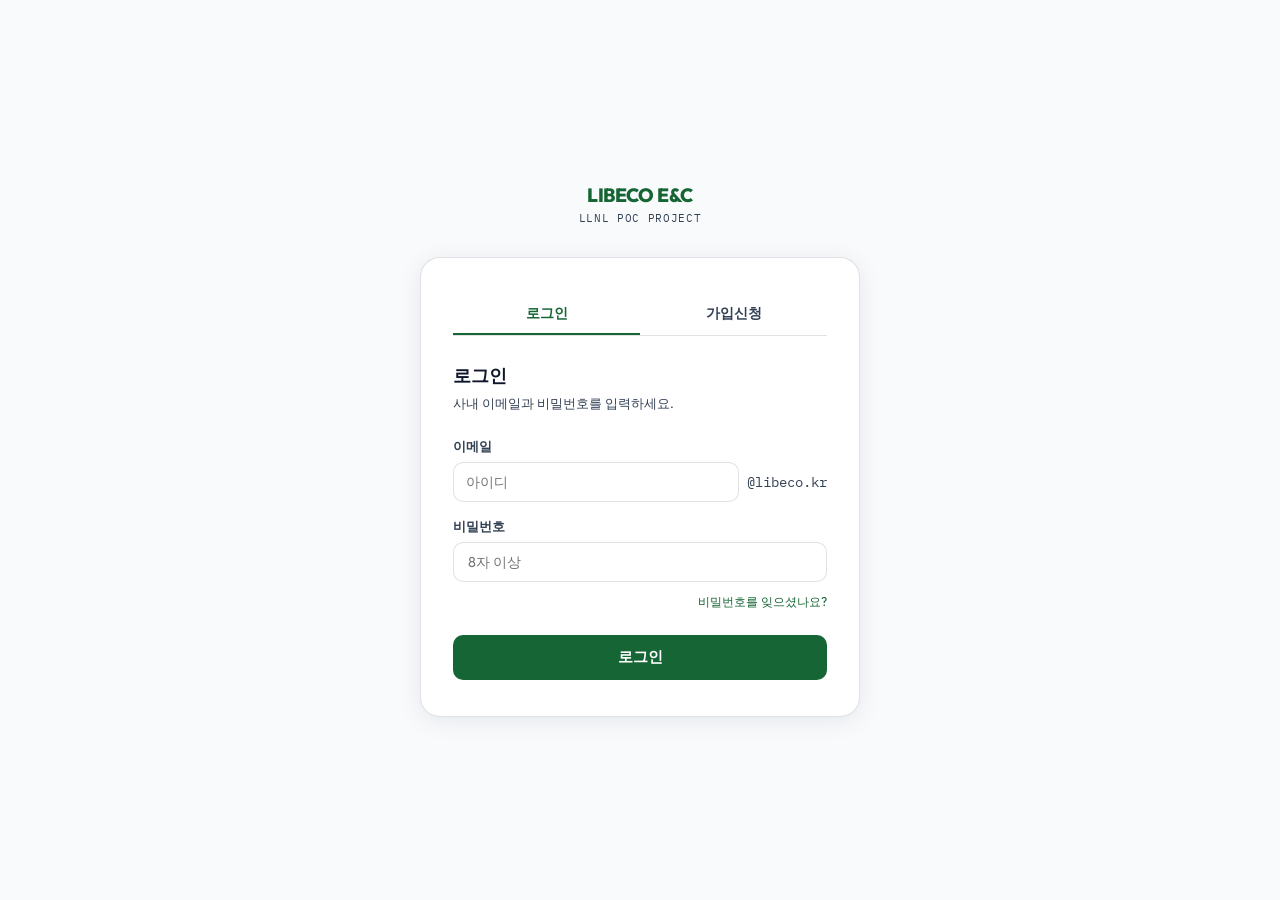
==== index.html @ 99a44c6d "Add files via upload" ====
<!DOCTYPE html>
<html lang="ko">
<head>
  <meta charset="UTF-8">
  <meta name="viewport" content="width=device-width, initial-scale=1.0">
  <title>LLNL POC PROJECT</title>
  <link rel="preconnect" href="https://fonts.googleapis.com">
  <link rel="preconnect" href="https://fonts.gstatic.com" crossorigin="">
  <link href="https://fonts.googleapis.com/css2?family=IBM+Plex+Mono:wght@400;500;600&family=Outfit:wght@400;500;600;700;800&display=swap" rel="stylesheet">
  <style>
    *,*::before,*::after{box-sizing:border-box;margin:0;padding:0}
    :root{
      --bg:#ffffff;
      --surface:#ffffff;
      --surface2:#f1f5f9;
      --border:rgba(15,23,42,.12);
      --text:#0f172a;
      --text2:#334155;
      --accent:#166534;
      --accent-strong:#14532d;
      --accent-wash:rgba(22,101,52,.12);
      --accent-wash2:rgba(22,101,52,.08);
      --glow:0 10px 26px rgba(15,23,42,.10);
      --hs:#16a34a;
      --font-heading:'Outfit',sans-serif;
      --font-mono:'IBM Plex Mono',monospace;
    }
    body{font-family:var(--font-heading);color:var(--text);background:var(--bg);min-height:100vh;line-height:1.6;font-weight:600}
    .container{max-width:1200px;margin:0 auto;padding:0 24px}

    /* ── Site top bar ── */
    .site-topbar{
      display:flex;align-items:center;justify-content:space-between;
      padding:0 24px;height:50px;
      background:#fff;
      border-bottom:1px solid rgba(15,23,42,.12);
      box-shadow:0 1px 4px rgba(0,0,0,.08);
      position:sticky;top:0;z-index:10;
    }
    .site-topbar-left{display:flex;align-items:center;gap:14px}
    .site-topbar-right{display:flex;align-items:center;gap:8px;flex-shrink:0}
    .topbar-badge{
      font-family:var(--font-mono);font-size:.68rem;font-weight:700;
      color:var(--text2);background:var(--surface2);
      border:1px solid var(--border);border-radius:6px;
      padding:3px 9px;letter-spacing:.04em;
    }
    @media(max-width:520px){
      .user-info{display:none !important}
      .topbar-badge{display:none !important}
      .site-topbar-left span:not(:first-child){display:none}
      .site-topbar{padding:0 14px}
    }

    /* ── Hero ── */
    .home-wrap{padding:0 0 72px}
    .home-hero{
      background:#0f172a;
      padding:32px 48px 30px;
      position:relative;overflow:hidden;
      margin-bottom:36px;
    }
    .home-hero::before{
      content:'';position:absolute;inset:0;
      background:radial-gradient(ellipse at 85% 40%,rgba(22,101,52,.40) 0%,transparent 60%),
                 radial-gradient(ellipse at 10% 80%,rgba(14,165,233,.18) 0%,transparent 50%);
    }
    .home-hero::after{
      content:'';position:absolute;bottom:-1px;left:0;right:0;height:40px;
      background:linear-gradient(to bottom,transparent,var(--bg));z-index:1;
    }
    .hero-inner{position:relative;z-index:2;max-width:680px}
    .hero-eyebrow{
      display:inline-flex;align-items:center;gap:7px;
      font-family:var(--font-mono);font-size:.7rem;font-weight:700;letter-spacing:.08em;
      color:#86efac;background:rgba(22,163,74,.15);border:1px solid rgba(22,163,74,.28);
      padding:4px 12px;border-radius:99px;margin-bottom:18px;
    }
    .hero-eyebrow::before{content:'';width:6px;height:6px;border-radius:50%;background:#22c55e;box-shadow:0 0 8px #22c55e;flex-shrink:0}
    .hero-title{font-size:clamp(1.3rem,2.2vw,1.8rem);font-weight:800;color:#f8fafc;letter-spacing:.06em;line-height:1.15;margin-bottom:8px}
    .hero-desc{font-size:.84rem;color:rgba(248,250,252,.5);line-height:1.5;letter-spacing:.01em}

    /* ── Section label ── */
    .svc-section{margin-bottom:8px}
    .svc-section-hdr{display:flex;align-items:center;gap:12px;margin-bottom:18px}
    .svc-section-label{font-family:var(--font-mono);font-size:.7rem;font-weight:800;color:var(--text2);letter-spacing:.1em;text-transform:uppercase;white-space:nowrap}
    .svc-section-line{flex:1;height:1px;background:var(--border)}

    /* ── Service grid: 3 columns ── */
    .svc-grid{
      display:grid;
      grid-template-columns:repeat(3,1fr);
      gap:14px;
    }
    @media(max-width:768px){.svc-grid{grid-template-columns:repeat(2,1fr)}}
    @media(max-width:480px){.svc-grid{grid-template-columns:1fr}}

    /* ── Service card ── */
    .svc-card{
      background:var(--surface);border:1px solid var(--border);
      border-radius:16px;padding:22px 22px 18px;
      display:flex;flex-direction:column;gap:10px;
      position:relative;overflow:hidden;
      min-height:180px;
      transition:transform .18s,border-color .18s,box-shadow .18s;
      text-decoration:none;color:inherit;
    }
    .svc-card.live{cursor:pointer}
    .svc-card.live:hover{
      transform:translateY(-4px);
      border-color:rgba(22,101,52,.35);
      box-shadow:0 10px 32px rgba(15,23,42,.11);
    }
    .svc-card.soon{background:rgba(248,250,252,.6);opacity:.5;cursor:default;pointer-events:none}
    .svc-card-head{display:flex;align-items:flex-start;justify-content:space-between;gap:8px}
    .svc-icon{width:42px;height:42px;border-radius:12px;display:flex;align-items:center;justify-content:center;font-size:1.2rem;flex-shrink:0}
    .svc-status{
      font-family:var(--font-mono);font-size:.63rem;font-weight:700;
      padding:3px 8px;border-radius:99px;letter-spacing:.04em;white-space:nowrap;margin-top:2px;
    }
    .status-live{background:rgba(22,163,74,.12);color:#15803d;border:1px solid rgba(22,163,74,.28)}
    .status-soon{background:rgba(148,163,184,.1);color:#94a3b8;border:1px solid rgba(148,163,184,.2)}
    .svc-title{font-size:1rem;font-weight:800;color:var(--text);letter-spacing:-.01em}
    .svc-desc{font-size:.81rem;color:var(--text2);line-height:1.55;flex:1}
    .svc-foot{
      margin-top:auto;padding-top:10px;border-top:1px solid var(--border);
      display:flex;align-items:center;justify-content:space-between;
      font-family:var(--font-mono);font-size:.64rem;color:var(--text2);
    }
    .svc-arr{
      position:absolute;bottom:18px;right:20px;
      font-size:1.1rem;color:var(--text2);opacity:.2;
      transition:opacity .18s,transform .18s;pointer-events:none;
    }
    .svc-card.live:hover .svc-arr{opacity:.75;transform:translateX(4px)}

    /* ── Site footer ── */
    .site-footer{
      margin-top:64px;padding:20px 0;
      border-top:1px solid var(--border);
      display:flex;align-items:center;justify-content:space-between;
      flex-wrap:wrap;gap:10px;
    }
    .footer-left{display:flex;align-items:center;gap:10px}
    .footer-copy{font-family:var(--font-mono);font-size:.68rem;color:var(--text2)}
    .footer-links{display:flex;gap:16px}
    .footer-link{font-family:var(--font-mono);font-size:.68rem;color:var(--text2);text-decoration:none}
    .footer-link:hover{color:var(--accent)}
    .user-info{font-family:var(--font-mono);font-size:.72rem;color:var(--text2)}
    .btn-logout{padding:5px 12px;border:1px solid var(--border);border-radius:7px;background:#fff;cursor:pointer;font-size:.75rem;font-weight:600;font-family:var(--font-heading);transition:background .12s}
    .btn-logout:hover{background:#fee2e2;border-color:#fca5a5;color:#dc2626}
    .user-panel{position:fixed;top:48px;right:12px;z-index:9999;width:200px;background:#fff;border:1px solid var(--border);border-radius:10px;box-shadow:0 8px 32px rgba(0,0,0,.15);padding:8px 0;display:none;flex-direction:column}
    .user-panel.open{display:flex}
    .user-panel-info{padding:8px 14px 6px}
    .user-panel-name{font-size:.82rem;font-weight:700;font-family:var(--font-heading)}
    .user-panel-sub{font-size:.68rem;color:var(--text2);margin-top:2px}
    .user-panel-sep{height:1px;background:var(--border);margin:6px 0}
    .user-panel-item{display:flex;align-items:center;width:100%;padding:7px 14px;background:none;border:none;cursor:pointer;font-size:.78rem;font-weight:600;font-family:var(--font-heading);color:var(--text);text-align:left;transition:background .1s}
    .user-panel-item:hover{background:var(--surface2)}
    .user-panel-logout{color:#dc2626}
    .user-panel-logout:hover{background:#fee2e2 !important}
  </style>
</head>
<body>
  <!-- User panel -->
  <div class="user-panel" id="userPanel">
    <div class="user-panel-info">
      <div class="user-panel-name" id="upanel-name">--</div>
      <div class="user-panel-sub" id="upanel-sub"></div>
    </div>
    <div class="user-panel-sep"></div>
    <button class="user-panel-item" onclick="closeUserPanel();openProfileEdit()">✏️ 회원정보 수정</button>
    <button class="user-panel-item user-panel-logout" onclick="logout()">로그아웃</button>
  </div>

<script>
  const SUPA_URL="https://ikfjpzdzrgsmhaobqnai.supabase.co";
  const SUPA_KEY="sb_publishable_fbbdwjCZCL9AFD-eUIs0bg_XwdlhxFN";
  const SESSION_MS = 7200000; // 2시간
  function getToken(){return localStorage.getItem("supa_token")||"";}
  function setToken(t){localStorage.setItem("supa_token",t);}

  function logout(){
    localStorage.removeItem("supa_token");
    localStorage.removeItem("supa_refresh");
    sessionStorage.removeItem("libeco_tab_active");
    location.href="login.html";
  }

  async function refreshSession(){
    const refresh=localStorage.getItem("supa_refresh");
    if(!refresh) return false;
    try{
      const res=await fetch(SUPA_URL+"/auth/v1/token?grant_type=refresh_token",{
        method:"POST",
        headers:{"apikey":SUPA_KEY,"Content-Type":"application/json"},
        body:JSON.stringify({refresh_token:refresh})
      });
      if(!res.ok) return false;
      const data=await res.json();
      if(data.access_token){
        localStorage.setItem("supa_token",data.access_token);
        if(data.refresh_token) localStorage.setItem("supa_refresh",data.refresh_token);
        return true;
      }
      return false;
    }catch(e){ return false; }
  }

  let _tick=null;

  async function extendSession(){
    await refreshSession(); // best-effort JWT refresh
    sessionStorage.setItem("libeco_tab_active",String(Date.now()+SESSION_MS));
    const b=document.getElementById("session-warn-banner");if(b)b.style.display="none";
    if(_tick) _tick();
  }

  function startSessionTimer(){
    function tick(){
      const exp=Number(sessionStorage.getItem("libeco_tab_active")||0);
      if(!exp||Date.now()>exp){logout();return;}
      const rem=exp-Date.now();
      const disp=document.getElementById("home-session-display");
      if(disp){
        const h=Math.floor(rem/3600000),m=Math.floor((rem%3600000)/60000);
        disp.textContent="⏱ "+(h>0?h+"h ":"")+m+"분";
        disp.style.color=rem<=600000?"#dc2626":"";
      }
      const banner=document.getElementById("session-warn-banner");
      if(!banner) return;
      if(rem<=600000){
        document.getElementById("session-remaining").textContent=Math.ceil(rem/60000)+"분";
        banner.style.display="flex";
      } else {
        banner.style.display="none";
      }
    }
    _tick=tick;
    setInterval(tick,30000);
    tick();
  }

  function closeUserPanel(){const p=document.getElementById("userPanel");if(p)p.classList.remove("open");}
  function openProfileEdit(){
    const u=window._authUser; if(!u) return;
    document.getElementById("prof-name").value=u.name||"";
    document.getElementById("prof-dept").value=u.department||"";
    document.getElementById("prof-pos").value=u.position||"";
    document.getElementById("prof-phone").value=u.phone||"";
    document.getElementById("profile-modal").style.display="flex";
  }
  function closeProfileEdit(){document.getElementById("profile-modal").style.display="none";}
  async function saveProfile(){
    const u=window._authUser; if(!u) return;
    const token=getToken();
    const updates={id:u.id,name:document.getElementById("prof-name").value.trim(),department:document.getElementById("prof-dept").value.trim(),position:document.getElementById("prof-pos").value.trim(),phone:document.getElementById("prof-phone").value.trim()};
    try{
      const r=await fetch(SUPA_URL+"/rest/v1/profiles",{method:"POST",headers:{"apikey":SUPA_KEY,"Authorization":"Bearer "+token,"Content-Type":"application/json","Prefer":"resolution=merge-duplicates,return=minimal"},body:JSON.stringify(updates)});
      if(!r.ok) throw new Error(await r.text());
      Object.assign(window._authUser,updates);
      const newName=updates.name||(u.email||"").split("@")[0];
      const newSub=[updates.department,updates.position].filter(Boolean).join(" · ");
      document.getElementById("user-name-display").textContent=newName;
      const upN=document.getElementById("upanel-name");const upS=document.getElementById("upanel-sub");
      if(upN)upN.textContent=newName;if(upS)upS.textContent=newSub;
      closeProfileEdit();
    }catch(e){alert("저장 실패: "+e.message);}
  }

  async function checkAuth(){
    const hash=window.location.hash;
    if(hash&&hash.includes("access_token")){
      const params=new URLSearchParams(hash.substring(1));
      const accessToken=params.get("access_token");
      const refreshToken=params.get("refresh_token");
      if(accessToken){
        setToken(accessToken);
        if(refreshToken) localStorage.setItem("supa_refresh",refreshToken);
        history.replaceState(null,"",location.pathname);
        sessionStorage.setItem("libeco_tab_active",String(Date.now()+SESSION_MS));
      }
    }
    const token=getToken();
    if(!token){location.href="login.html";return;}
    // 세션 확인 — 없으면 새로 발급, 만료됐으면 로그아웃
    const tabActive=sessionStorage.getItem("libeco_tab_active");
    if(!tabActive){
      sessionStorage.setItem("libeco_tab_active",String(Date.now()+SESSION_MS));
    } else if(Date.now()>Number(tabActive)){
      logout();return;
    }
    try{
      const res=await fetch(SUPA_URL+"/auth/v1/user",{headers:{"apikey":SUPA_KEY,"Authorization":"Bearer "+token}});
      if(!res.ok){logout();return;}
      const u=await res.json();
      const pr=await fetch(SUPA_URL+"/rest/v1/profiles?id=eq."+u.id+"&select=name,department,position,approved,phone,role",{headers:{"apikey":SUPA_KEY,"Authorization":"Bearer "+token}});
      const profiles=await pr.json();
      const isAdmin=(u.email==="yr@libeco.kr")||(profiles&&profiles[0]&&profiles[0].role==="admin");
      if(!isAdmin&&(!profiles||!profiles[0]||!profiles[0].approved)){location.href="login.html";return;}
      const p=profiles?.[0]||{};
      const displayName=p.name||(u.email||"").split("@")[0];
      const displaySub=[p.department,p.position].filter(Boolean).join(" · ");
      document.getElementById("user-name-display").textContent=displayName;
      const upN=document.getElementById("upanel-name");const upS=document.getElementById("upanel-sub");
      if(upN)upN.textContent=displayName;if(upS)upS.textContent=displaySub;
      window._authUser={id:u.id,email:u.email,...p};
      // 비관리자: 관리자 전용 카드 비활성화
      if(!isAdmin){
        ["card-purchase","card-equipment"].forEach(id=>{
          const pc=document.getElementById(id);
          if(pc){
            pc.removeAttribute("href");
            pc.classList.remove("live");
            pc.classList.add("soon");
            pc.querySelector(".svc-status").textContent="비공개";
            pc.querySelector(".svc-status").className="svc-status";
            pc.querySelector(".svc-status").style.cssText="background:rgba(100,116,139,.12);color:#64748b;border:1px solid rgba(100,116,139,.28)";
            const arr=pc.querySelector(".svc-arr");
            if(arr) arr.remove();
          }
        });
      }
      startSessionTimer();
      const userBtn=document.getElementById("home-user-btn");
      if(userBtn) userBtn.addEventListener("click",e=>{
        e.stopPropagation();
        document.getElementById("userPanel").classList.toggle("open");
      });
      document.addEventListener("click",()=>{ document.getElementById("userPanel").classList.remove("open"); });
      document.getElementById("userPanel").addEventListener("click",e=>e.stopPropagation());
      const extBtn=document.getElementById("home-extend-btn");
      if(extBtn) extBtn.addEventListener("click",extendSession);
    }catch(e){logout();}
  }

  checkAuth();
</script>
  <div class="home-wrap">

    <!-- ── Top bar ── -->
    <div class="site-topbar">
      <div class="site-topbar-left">
        <span style="color:#16a34a;font-weight:800;font-size:.95rem;letter-spacing:-.02em;font-family:inherit">LIBECO E&amp;C</span>
      </div>
      <div class="site-topbar-right">
        <span class="topbar-badge">LLNL POC</span>
        <span class="user-info" id="user-name-display"></span>
        <button class="btn-logout" id="home-user-btn" title="계정 정보" style="padding:5px 10px">👤</button>
        <span id="home-session-display" style="font-family:'IBM Plex Mono',monospace;font-size:.68rem;color:var(--text2);padding:0 4px">⏱ --</span>
        <button class="btn-logout" id="home-extend-btn">연장하기</button>
      </div>
    </div>

    <!-- ── Hero ── -->
    <div class="home-hero">
      <div class="hero-inner">
        <div class="hero-eyebrow">LIVE PROJECT</div>
        <div class="hero-title">LLNL POC Project</div>
        <div class="hero-desc">과냉각 액체수소 연료시스템 검증</div>
      </div>
    </div>

    <div class="container">
      <!-- ── Contents grid ── -->
      <div class="svc-section">
        <div class="svc-section-hdr">
          <span class="svc-section-label">콘텐츠</span>
          <div class="svc-section-line"></div>
        </div>
        <!-- 3x2 grid: row1: 구성도 / 시험장비 / 구매리스트 -->
        <!--            row2: 입고관리 / 시험절차서 / 기타공유사항 -->
        <div class="svc-grid" role="navigation">

          <!-- 1행-1: 구성도 (LIVE) -->
          <a class="svc-card live" href="diagram.html" aria-label="구성도 열기">
            <div class="svc-card-head">
              <div class="svc-icon" style="background:rgba(14,165,233,.1)">📐</div>
              <span class="svc-status status-live">LIVE</span>
            </div>
            <div class="svc-title">구성도</div>
            <div class="svc-desc">시스템 P&amp;ID</div>
            <div class="svc-foot"><span>Updated 2026.04.08</span><span style="color:#0ea5e9;font-weight:700">SCHEMATIC</span></div>
            <span class="svc-arr">→</span>
          </a>

          <!-- 1행-2: 시험장비 (LIVE, admin only) -->
          <a id="card-equipment" class="svc-card live" href="equipment.html" aria-label="시험장비 열기">
            <div class="svc-card-head">
              <div class="svc-icon" style="background:rgba(22,101,52,.1)">🔬</div>
              <span class="svc-status status-live">LIVE</span>
            </div>
            <div class="svc-title">시험장비</div>
            <div class="svc-desc">계측/제어 장비 목록</div>
            <div class="svc-foot"><span>Updated 2026.04.20</span><span style="color:var(--accent);font-weight:700">EQUIPMENT</span></div>
            <span class="svc-arr">→</span>
          </a>

          <!-- 1행-3: 구매리스트 (LIVE) -->
          <a id="card-purchase" class="svc-card live" href="purchase.html" aria-label="구매리스트 열기">
            <div class="svc-card-head">
              <div class="svc-icon" style="background:rgba(22,101,52,.1)">📋</div>
              <span class="svc-status status-live">LIVE</span>
            </div>
            <div class="svc-title">구매리스트</div>
            <div class="svc-desc">구매 필요내역</div>
            <div class="svc-foot"><span>Updated 2026.04.08</span><span style="color:var(--accent);font-weight:700">PURCHASE</span></div>
            <span class="svc-arr">→</span>
          </a>

          <!-- 2행-1: 입고관리 (LIVE) -->
          <a class="svc-card live" href="incoming.html" aria-label="입고관리 열기">
            <div class="svc-card-head">
              <div class="svc-icon" style="background:rgba(168,85,247,.1)">📦</div>
              <span class="svc-status status-live">LIVE</span>
            </div>
            <div class="svc-title">입고관리</div>
            <div class="svc-desc">장비 일정관리</div>
            <div class="svc-foot"><span>Updated 2026.04.08</span><span style="color:#a855f7;font-weight:700">INCOMING</span></div>
            <span class="svc-arr">→</span>
          </a>

          <!-- 2행-2: 시험절차서 (준비중) -->
          <div class="svc-card soon">
            <div class="svc-card-head">
              <div class="svc-icon" style="background:rgba(148,163,184,.1)">📖</div>
              <span class="svc-status status-soon">SOON</span>
            </div>
            <div class="svc-title">시험절차서</div>
            <div class="svc-desc">시험 단계별 절차 문서</div>
            <div class="svc-foot"><span>—</span><span>PROCEDURE</span></div>
          </div>

          <!-- 2행-3: 기타공유사항 (준비중) -->
          <div class="svc-card soon">
            <div class="svc-card-head">
              <div class="svc-icon" style="background:rgba(148,163,184,.1)">💬</div>
              <span class="svc-status status-soon">SOON</span>
            </div>
            <div class="svc-title">기타 공유사항</div>
            <div class="svc-desc">팀 공지 및 공유 자료</div>
            <div class="svc-foot"><span>—</span><span>SHARED</span></div>
          </div>

        </div>
      </div>

      <!-- ── Footer ── -->
      <footer class="site-footer">
        <div class="footer-left">
          <span style="color:#16a34a;font-weight:800;font-size:.85rem;letter-spacing:-.02em;font-family:inherit;opacity:.6">LIBECO E&amp;C</span>
          <span class="footer-copy">© 2026 LIBECO E&amp;C · All Rights Reserved</span>
        </div>
        <div class="footer-links"></div>
      </footer>
    </div>
  </div>

  <!-- 세션 만료 경고 배너 -->
  <div id="session-warn-banner" style="display:none;position:fixed;bottom:20px;right:20px;z-index:9000;background:#0f172a;color:#fff;border-radius:12px;padding:12px 16px;gap:10px;font-size:.84rem;box-shadow:0 4px 24px rgba(0,0,0,.3);align-items:center">
    ⏰ 세션이 <strong id="session-remaining">--</strong> 후 만료됩니다&nbsp;
    <button onclick="extendSession()" style="background:#16a34a;color:#fff;border:none;border-radius:6px;padding:5px 12px;cursor:pointer;font-size:.8rem;font-weight:700">연장하기</button>
    <button onclick="logout()" style="background:#dc2626;color:#fff;border:none;border-radius:6px;padding:5px 12px;cursor:pointer;font-size:.8rem;font-weight:700">로그아웃</button>
  </div>

  <!-- 회원정보 수정 모달 -->
  <div id="profile-modal" style="display:none;position:fixed;inset:0;background:rgba(0,0,0,.45);z-index:9999;align-items:center;justify-content:center">
    <div style="background:#fff;border-radius:14px;padding:24px 28px;width:340px;max-width:90vw;box-shadow:0 8px 40px rgba(0,0,0,.22)">
      <div style="font-weight:800;font-size:1.05rem;margin-bottom:18px;font-family:'Outfit',sans-serif">회원정보 수정</div>
      <div style="display:grid;gap:10px;font-size:.85rem">
        <label style="display:flex;flex-direction:column;gap:4px;color:#334155;font-weight:600">이름
          <input id="prof-name" type="text" style="border:1px solid #cbd5e1;border-radius:7px;padding:7px 10px;font-size:.88rem;outline:none">
        </label>
        <label style="display:flex;flex-direction:column;gap:4px;color:#334155;font-weight:600">부서
          <input id="prof-dept" type="text" style="border:1px solid #cbd5e1;border-radius:7px;padding:7px 10px;font-size:.88rem;outline:none">
        </label>
        <label style="display:flex;flex-direction:column;gap:4px;color:#334155;font-weight:600">직급
          <input id="prof-pos" type="text" style="border:1px solid #cbd5e1;border-radius:7px;padding:7px 10px;font-size:.88rem;outline:none">
        </label>
        <label style="display:flex;flex-direction:column;gap:4px;color:#334155;font-weight:600">연락처
          <input id="prof-phone" type="text" style="border:1px solid #cbd5e1;border-radius:7px;padding:7px 10px;font-size:.88rem;outline:none">
        </label>
      </div>
      <div style="display:flex;justify-content:flex-end;gap:8px;margin-top:18px">
        <button onclick="closeProfileEdit()" style="padding:7px 16px;border:1px solid #cbd5e1;border-radius:7px;background:#fff;cursor:pointer;font-size:.84rem">취소</button>
        <button onclick="saveProfile()" style="padding:7px 16px;background:#166534;color:#fff;border:none;border-radius:7px;cursor:pointer;font-size:.84rem;font-weight:700">저장</button>
      </div>
    </div>
  </div>
</body>
</html>
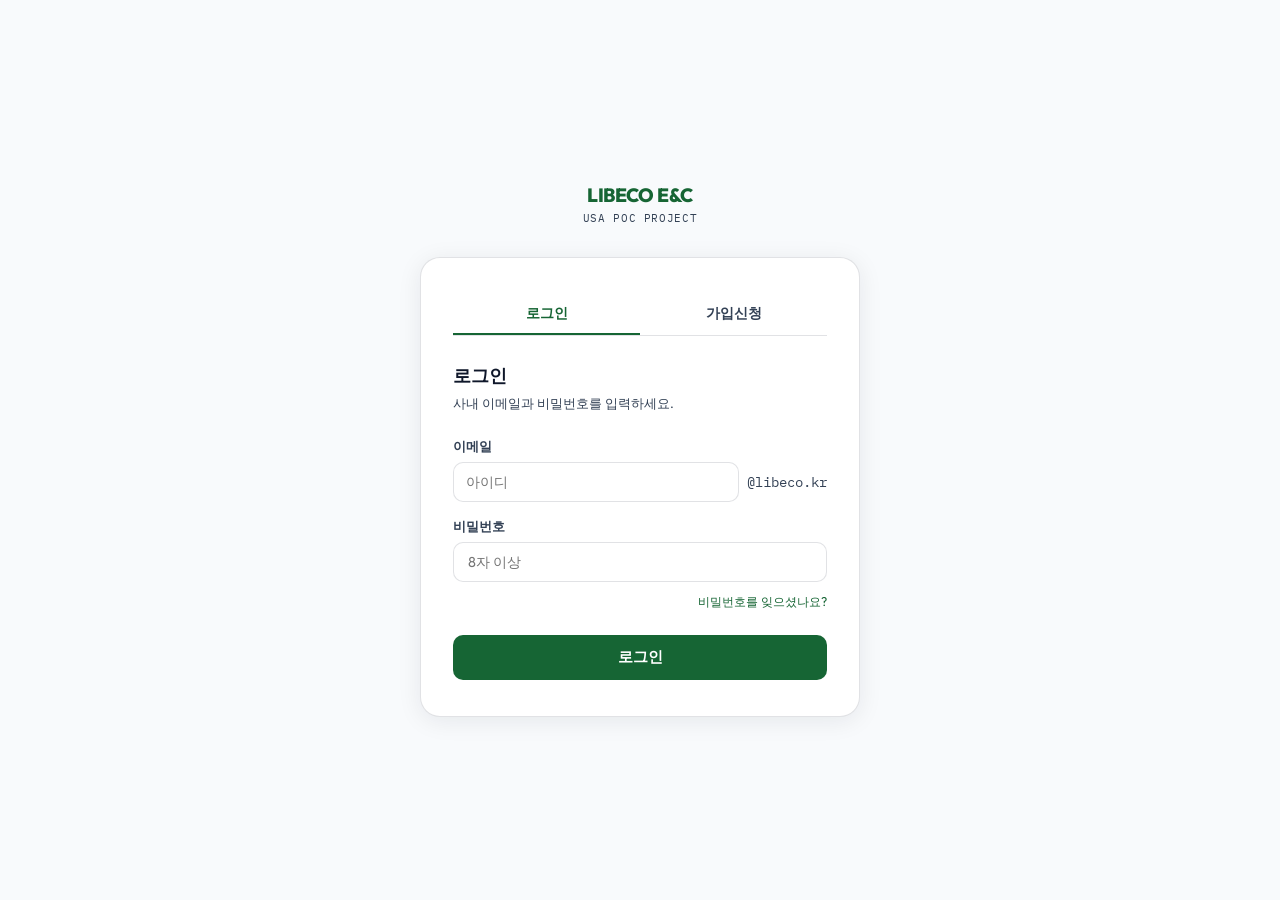
==== commit 8417d6f7: "rebrand: LLNL POC → USA POC (전체 HTML 파일) https://claude.ai/code/session_01EC77WK1zPaGBLtTAiN3wzr" ====
--- a/index.html
+++ b/index.html
@@ -3,7 +3,7 @@
 <head>
   <meta charset="UTF-8">
   <meta name="viewport" content="width=device-width, initial-scale=1.0">
-  <title>LLNL POC PROJECT</title>
+  <title>USA POC PROJECT</title>
   <link rel="preconnect" href="https://fonts.googleapis.com">
   <link rel="preconnect" href="https://fonts.gstatic.com" crossorigin="">
   <link href="https://fonts.googleapis.com/css2?family=IBM+Plex+Mono:wght@400;500;600&family=Outfit:wght@400;500;600;700;800&display=swap" rel="stylesheet">
@@ -344,7 +344,7 @@
         <span style="color:#16a34a;font-weight:800;font-size:.95rem;letter-spacing:-.02em;font-family:inherit">LIBECO E&amp;C</span>
       </div>
       <div class="site-topbar-right">
-        <span class="topbar-badge">LLNL POC</span>
+        <span class="topbar-badge">USA POC</span>
         <span class="user-info" id="user-name-display"></span>
         <button class="btn-logout" id="home-user-btn" title="계정 정보" style="padding:5px 10px">👤</button>
         <span id="home-session-display" style="font-family:'IBM Plex Mono',monospace;font-size:.68rem;color:var(--text2);padding:0 4px">⏱ --</span>
@@ -356,7 +356,7 @@
     <div class="home-hero">
       <div class="hero-inner">
         <div class="hero-eyebrow">LIVE PROJECT</div>
-        <div class="hero-title">LLNL POC Project</div>
+        <div class="hero-title">USA POC Project</div>
         <div class="hero-desc">과냉각 액체수소 연료시스템 검증</div>
       </div>
     </div>
@@ -431,16 +431,17 @@
             <div class="svc-foot"><span>—</span><span>PROCEDURE</span></div>
           </div>
 
-          <!-- 2행-3: 기타공유사항 (준비중) -->
-          <div class="svc-card soon">
-            <div class="svc-card-head">
-              <div class="svc-icon" style="background:rgba(148,163,184,.1)">💬</div>
-              <span class="svc-status status-soon">SOON</span>
+          <!-- 2행-3: 기타공유사항 (LIVE) -->
+          <a class="svc-card live" href="share.html" aria-label="기타공유사항 열기">
+            <div class="svc-card-head">
+              <div class="svc-icon" style="background:rgba(22,101,52,.1)">💬</div>
+              <span class="svc-status status-live">LIVE</span>
             </div>
             <div class="svc-title">기타 공유사항</div>
             <div class="svc-desc">팀 공지 및 공유 자료</div>
-            <div class="svc-foot"><span>—</span><span>SHARED</span></div>
-          </div>
+            <div class="svc-foot"><span>Updated 2026.04.20</span><span style="color:var(--accent);font-weight:700">SHARED</span></div>
+            <span class="svc-arr">→</span>
+          </a>
 
         </div>
       </div>
